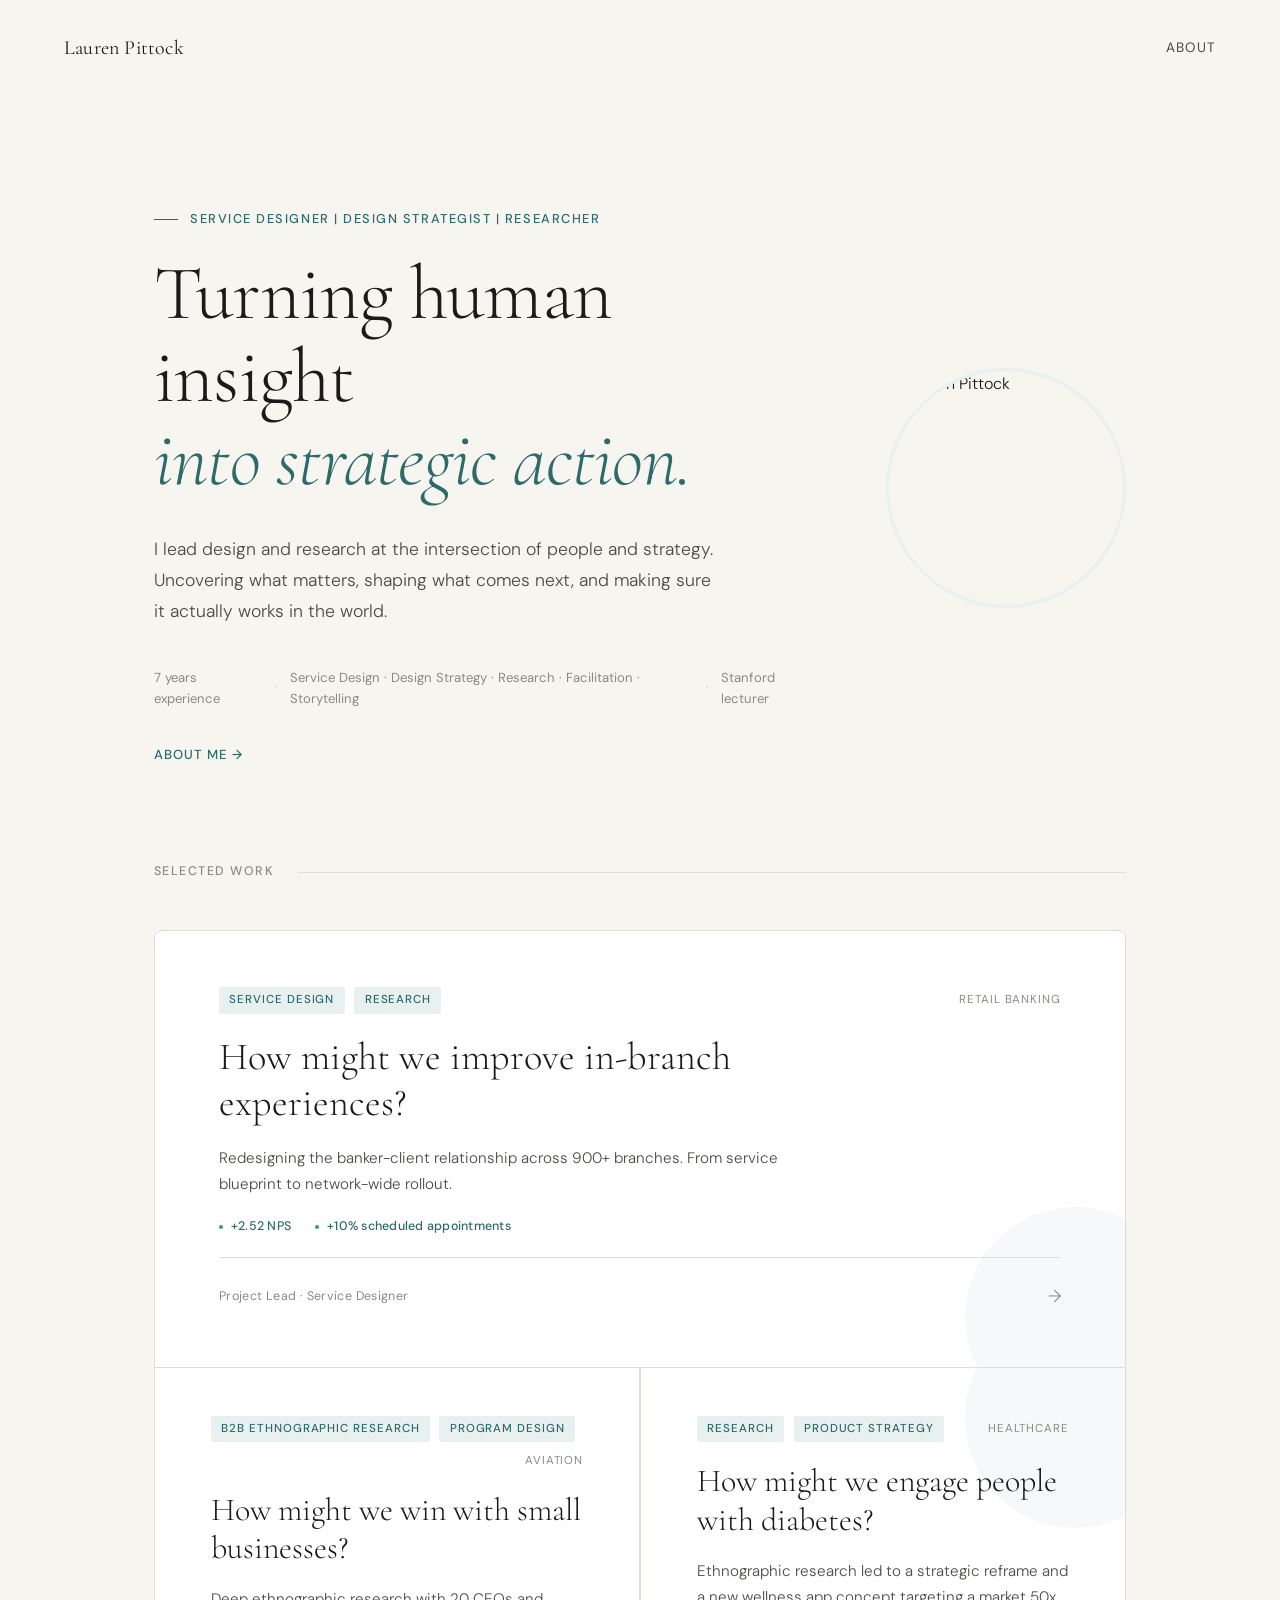
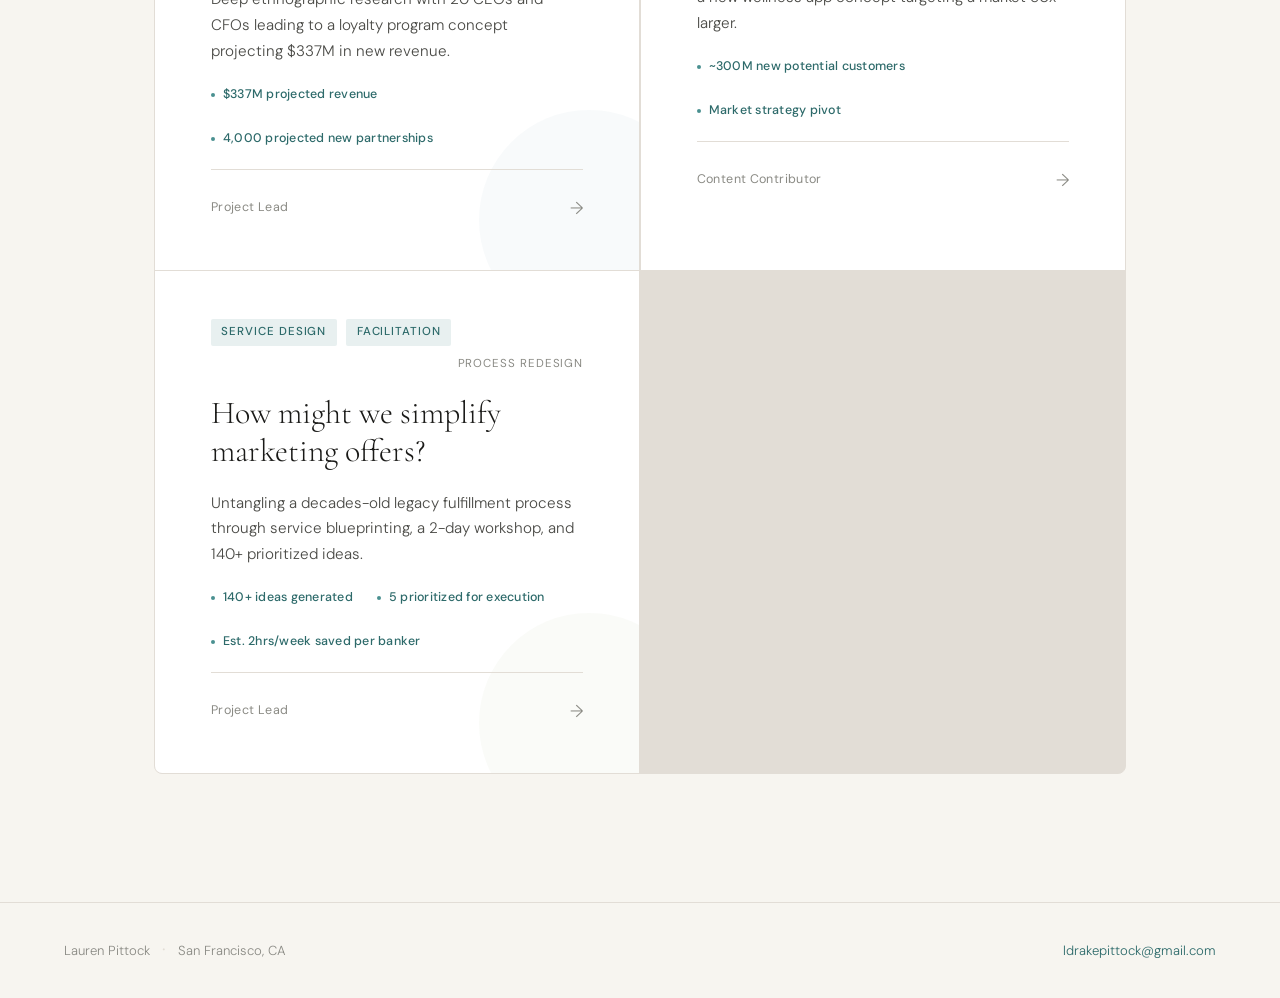
==== index.html @ c1e3ffc4 "Add files via upload" ====
<!DOCTYPE html>
<html lang="en">
<head>
  <meta charset="UTF-8" />
  <meta name="viewport" content="width=device-width, initial-scale=1.0" />
  <title>Lauren Pittock — Service Designer & Researcher</title>
  <link rel="stylesheet" href="style.css" />
  <link rel="preconnect" href="https://fonts.googleapis.com">
  <link rel="preconnect" href="https://fonts.gstatic.com" crossorigin>
  <link href="https://fonts.googleapis.com/css2?family=Cormorant+Garamond:ital,wght@0,300;0,400;0,600;1,300;1,400&family=DM+Sans:wght@300;400;500&display=swap" rel="stylesheet">
</head>
<body>

  <nav>
    <a href="index.html" class="nav-name">Lauren Pittock</a>
    <div class="nav-links">
      <a href="about.html">About</a>
    </div>
  </nav>

  <section class="hero">
    <div class="hero-inner">
      <div class="hero-text">
        <div class="hero-label">Service Designer | Design Strategist | Researcher</div>
        <h1 class="hero-title">Turning human insight<br><em>into strategic action.</em></h1>
        <p class="hero-sub">I lead design and research at the intersection of people and strategy. Uncovering what matters, shaping what comes next, and making sure it actually works in the world.</p>
        <div class="hero-meta">
          <span>7 years experience</span>
          <span class="dot">·</span>
          <span>Service Design · Design Strategy · Research · Facilitation · Storytelling</span>
          <span class="dot">·</span>
          <span>Stanford lecturer</span>
        </div>
        <div style="margin-top: 2rem;">
          <a href="about.html" style="font-size: 0.82rem; font-weight: 500; letter-spacing: 0.08em; text-transform: uppercase; color: var(--teal); display: inline-flex; align-items: center; gap: 0.5rem;">About me →</a>
        </div>
      </div>
      <div class="hero-photo-wrap">
        <img src="headshot.jpg" alt="Lauren Pittock" class="hero-photo" />
      </div>
    </div>
  </section>

  <section class="work">
    <div class="work-header">
      <span class="section-label">Selected Work</span>
    </div>

    <div class="case-grid">

      <a href="gate.html?case=keybank-inbranch" class="case-card">
        <div class="case-card-inner">
          <div class="case-meta">
            <span class="case-tag">Service Design</span>
            <span class="case-tag">Research</span>
            <span class="case-industry">Retail Banking</span>
          </div>
          <h2 class="case-question">How might we improve in-branch experiences?</h2>
          <p class="case-desc">Redesigning the banker-client relationship across 900+ branches. From service blueprint to network-wide rollout.</p>
          <div class="case-outcome">
            <span class="outcome-stat">+2.52 NPS</span>
            <span class="outcome-stat">+10% scheduled appointments</span>
          </div>
          <div class="case-footer">
            <span class="case-role">Project Lead · Service Designer</span>
            <span class="case-arrow">→</span>
          </div>
        </div>
        <div class="case-bg bg-1"></div>
      </a>

      <a href="gate.html?case=united-smb" class="case-card">
        <div class="case-card-inner">
          <div class="case-meta">
            <span class="case-tag">B2B Ethnographic Research</span>
            <span class="case-tag">Program Design</span>
            <span class="case-industry">Aviation</span>
          </div>
          <h2 class="case-question">How might we win with small businesses?</h2>
          <p class="case-desc">Deep ethnographic research with 20 CEOs and CFOs leading to a loyalty program concept projecting $337M in new revenue.</p>
          <div class="case-outcome">
            <span class="outcome-stat">$337M projected revenue</span>
            <span class="outcome-stat">4,000 projected new partnerships</span>
          </div>
          <div class="case-footer">
            <span class="case-role">Project Lead</span>
            <span class="case-arrow">→</span>
          </div>
        </div>
        <div class="case-bg bg-2"></div>
      </a>

      <a href="gate.html?case=diabetes-app" class="case-card">
        <div class="case-card-inner">
          <div class="case-meta">
            <span class="case-tag">Research</span>
            <span class="case-tag">Product Strategy</span>
            <span class="case-industry">Healthcare</span>
          </div>
          <h2 class="case-question">How might we engage people with diabetes?</h2>
          <p class="case-desc">Ethnographic research led to a strategic reframe and a new wellness app concept targeting a market 50x larger.</p>
          <div class="case-outcome">
            <span class="outcome-stat">~300M new potential customers</span>
            <span class="outcome-stat">Market strategy pivot</span>
          </div>
          <div class="case-footer">
            <span class="case-role">Content Contributor</span>
            <span class="case-arrow">→</span>
          </div>
        </div>
        <div class="case-bg bg-3"></div>
      </a>

      <a href="gate.html?case=marketing-offers" class="case-card">
        <div class="case-card-inner">
          <div class="case-meta">
            <span class="case-tag">Service Design</span>
            <span class="case-tag">Facilitation</span>
            <span class="case-industry">Process Redesign</span>
          </div>
          <h2 class="case-question">How might we simplify marketing offers?</h2>
          <p class="case-desc">Untangling a decades-old legacy fulfillment process through service blueprinting, a 2-day workshop, and 140+ prioritized ideas.</p>
          <div class="case-outcome">
            <span class="outcome-stat">140+ ideas generated</span>
            <span class="outcome-stat">5 prioritized for execution</span>
            <span class="outcome-stat">Est. 2hrs/week saved per banker</span>
          </div>
          <div class="case-footer">
            <span class="case-role">Project Lead</span>
            <span class="case-arrow">→</span>
          </div>
        </div>
        <div class="case-bg bg-4"></div>
      </a>

    </div>
  </section>

  <footer>
    <div class="footer-left">
      <span>Lauren Pittock</span>
      <span class="dot">·</span>
      <span>San Francisco, CA</span>
    </div>
    <div class="footer-right">
      <a href="mailto:ldrakepittock@gmail.com">ldrakepittock@gmail.com</a>
    </div>
  </footer>

  <script>
    const nav = document.querySelector('nav');
    window.addEventListener('scroll', () => {
      nav.classList.toggle('scrolled', window.scrollY > 20);
    });
  </script>

</body>
</html>
---- style.css ----
/* ===========================
   LAUREN PITTOCK PORTFOLIO
   Editorial Minimalism
   =========================== */

:root {
  --cream: #f7f5f0;
  --white: #ffffff;
  --ink: #1a1a18;
  --ink-light: #4a4a46;
  --ink-muted: #8a8a84;
  --teal: #2d6a6a;
  --teal-light: #e8f0f0;
  --teal-mid: #4a9090;
  --warm-line: #e2ddd6;
  --serif: 'Cormorant Garamond', Georgia, serif;
  --sans: 'DM Sans', system-ui, sans-serif;
  --radius: 4px;
  --transition: 0.3s cubic-bezier(0.4, 0, 0.2, 1);
}

*, *::before, *::after {
  box-sizing: border-box;
  margin: 0;
  padding: 0;
}

html {
  font-size: 16px;
  scroll-behavior: smooth;
}

body {
  background: var(--cream);
  color: var(--ink);
  font-family: var(--sans);
  font-weight: 300;
  line-height: 1.6;
  -webkit-font-smoothing: antialiased;
}

a {
  color: inherit;
  text-decoration: none;
}

/* ===========================
   NAV
   =========================== */

nav {
  display: flex;
  justify-content: space-between;
  align-items: center;
  padding: 2rem 4rem;
  position: sticky;
  top: 0;
  background: var(--cream);
  z-index: 100;
  border-bottom: 1px solid transparent;
  transition: border-color var(--transition);
}

nav.scrolled {
  border-bottom-color: var(--warm-line);
}

.nav-name {
  font-family: var(--serif);
  font-size: 1.25rem;
  font-weight: 400;
  letter-spacing: 0.01em;
  color: var(--ink);
  transition: color var(--transition);
}

.nav-name:hover {
  color: var(--teal);
}

.nav-links {
  display: flex;
  gap: 2.5rem;
  align-items: center;
}

.nav-links a {
  font-size: 0.85rem;
  font-weight: 400;
  letter-spacing: 0.08em;
  text-transform: uppercase;
  color: var(--ink-light);
  transition: color var(--transition);
  position: relative;
}

.nav-links a::after {
  content: '';
  position: absolute;
  bottom: -2px;
  left: 0;
  width: 0;
  height: 1px;
  background: var(--teal);
  transition: width var(--transition);
}

.nav-links a:hover {
  color: var(--teal);
}

.nav-links a:hover::after {
  width: 100%;
}

/* ===========================
   HERO
   =========================== */

.hero {
  max-width: 1100px;
  margin: 0 auto;
  padding: 7rem 4rem 6rem;
}

.hero-label {
  font-size: 0.8rem;
  font-weight: 500;
  letter-spacing: 0.12em;
  text-transform: uppercase;
  color: var(--teal);
  margin-bottom: 1.5rem;
  display: flex;
  align-items: center;
  gap: 0.75rem;
}

.hero-label::before {
  content: '';
  display: inline-block;
  width: 24px;
  height: 1px;
  background: var(--teal);
}

.hero-title {
  font-family: var(--serif);
  font-size: clamp(3rem, 6vw, 5.5rem);
  font-weight: 300;
  line-height: 1.08;
  letter-spacing: -0.01em;
  color: var(--ink);
  margin-bottom: 2rem;
  max-width: 800px;
}

.hero-title em {
  font-style: italic;
  color: var(--teal);
}

.hero-sub {
  font-size: 1.1rem;
  font-weight: 300;
  color: var(--ink-light);
  max-width: 560px;
  line-height: 1.75;
  margin-bottom: 2.5rem;
}

.hero-meta {
  display: flex;
  align-items: center;
  gap: 0.75rem;
  font-size: 0.82rem;
  color: var(--ink-muted);
  font-weight: 400;
}

.dot {
  color: var(--warm-line);
  font-size: 1.2rem;
}

/* ===========================
   WORK SECTION
   =========================== */

.work {
  max-width: 1100px;
  margin: 0 auto;
  padding: 0 4rem 8rem;
}

.work-header {
  display: flex;
  align-items: center;
  margin-bottom: 3rem;
  gap: 1.5rem;
}

.section-label {
  font-size: 0.78rem;
  font-weight: 500;
  letter-spacing: 0.12em;
  text-transform: uppercase;
  color: var(--ink-muted);
}

.work-header::after {
  content: '';
  flex: 1;
  height: 1px;
  background: var(--warm-line);
}

/* ===========================
   CASE STUDY GRID
   =========================== */

.case-grid {
  display: grid;
  grid-template-columns: 1fr 1fr;
  gap: 1.5px;
  background: var(--warm-line);
  border: 1.5px solid var(--warm-line);
  border-radius: 8px;
  overflow: hidden;
}

/* First card spans full width */
.case-card:first-child {
  grid-column: 1 / -1;
}

.case-card {
  position: relative;
  background: var(--white);
  display: block;
  overflow: hidden;
  cursor: pointer;
  transition: background var(--transition);
}

.case-card:hover {
  background: var(--cream);
}

.case-card-inner {
  position: relative;
  z-index: 2;
  padding: 3rem 3.5rem;
  display: flex;
  flex-direction: column;
  gap: 1.25rem;
  min-height: 280px;
}

.case-card:first-child .case-card-inner {
  min-height: 320px;
  padding: 3.5rem 4rem;
}

.case-meta {
  display: flex;
  align-items: center;
  gap: 0.6rem;
  flex-wrap: wrap;
}

.case-tag {
  font-size: 0.72rem;
  font-weight: 500;
  letter-spacing: 0.08em;
  text-transform: uppercase;
  color: var(--teal);
  background: var(--teal-light);
  padding: 0.25rem 0.65rem;
  border-radius: 2px;
}

.case-industry {
  font-size: 0.72rem;
  font-weight: 400;
  letter-spacing: 0.08em;
  text-transform: uppercase;
  color: var(--ink-muted);
  margin-left: auto;
}

.case-question {
  font-family: var(--serif);
  font-size: clamp(1.5rem, 2.5vw, 2.1rem);
  font-weight: 300;
  line-height: 1.2;
  color: var(--ink);
  max-width: 680px;
  transition: color var(--transition);
}

.case-card:hover .case-question {
  color: var(--teal);
}

.case-card:first-child .case-question {
  font-size: clamp(1.8rem, 3vw, 2.6rem);
}

.case-desc {
  font-size: 0.95rem;
  color: var(--ink-light);
  line-height: 1.7;
  max-width: 560px;
}

.case-outcome {
  display: flex;
  gap: 1.5rem;
  flex-wrap: wrap;
  margin-top: auto;
}

.outcome-stat {
  font-size: 0.78rem;
  font-weight: 500;
  color: var(--teal);
  letter-spacing: 0.02em;
  position: relative;
  padding-left: 0.75rem;
}

.outcome-stat::before {
  content: '';
  position: absolute;
  left: 0;
  top: 50%;
  transform: translateY(-50%);
  width: 4px;
  height: 4px;
  background: var(--teal-mid);
  border-radius: 50%;
}

.case-footer {
  display: flex;
  justify-content: space-between;
  align-items: center;
  padding-top: 1.5rem;
  border-top: 1px solid var(--warm-line);
}

.case-role {
  font-size: 0.78rem;
  color: var(--ink-muted);
  font-weight: 400;
  letter-spacing: 0.03em;
}

.case-arrow {
  font-size: 1.1rem;
  color: var(--ink-muted);
  transition: transform var(--transition), color var(--transition);
}

.case-card:hover .case-arrow {
  transform: translateX(5px);
  color: var(--teal);
}

/* Subtle tinted bg shapes per card */
.case-bg {
  position: absolute;
  bottom: -60px;
  right: -60px;
  width: 220px;
  height: 220px;
  border-radius: 50%;
  opacity: 0.04;
  z-index: 1;
  transition: opacity var(--transition), transform var(--transition);
}

.case-card:hover .case-bg {
  opacity: 0.07;
  transform: scale(1.1);
}

.bg-1 { background: var(--teal); }
.bg-2 { background: #4a7a9b; }
.bg-3 { background: var(--teal); bottom: auto; top: -60px; }
.bg-4 { background: #7a9b4a; }
.bg-5 { background: #9b6a4a; }

/* ===========================
   FOOTER
   =========================== */

footer {
  display: flex;
  justify-content: space-between;
  align-items: center;
  padding: 2rem 4rem;
  border-top: 1px solid var(--warm-line);
  font-size: 0.82rem;
  color: var(--ink-muted);
}

footer a {
  color: var(--teal);
  transition: opacity var(--transition);
}

footer a:hover {
  opacity: 0.7;
}

.footer-left {
  display: flex;
  align-items: center;
  gap: 0.75rem;
}

/* ===========================
   PASSWORD GATE PAGE
   =========================== */

.gate-body {
  min-height: 100vh;
  display: flex;
  flex-direction: column;
  align-items: center;
  justify-content: center;
  background: var(--cream);
  padding: 2rem;
}

.gate-container {
  max-width: 440px;
  width: 100%;
  text-align: center;
}

.gate-back {
  display: inline-flex;
  align-items: center;
  gap: 0.5rem;
  font-size: 0.8rem;
  letter-spacing: 0.08em;
  text-transform: uppercase;
  color: var(--ink-muted);
  margin-bottom: 3rem;
  transition: color var(--transition);
}

.gate-back:hover {
  color: var(--teal);
}

.gate-lock {
  width: 48px;
  height: 48px;
  border: 1.5px solid var(--warm-line);
  border-radius: 50%;
  display: flex;
  align-items: center;
  justify-content: center;
  margin: 0 auto 2rem;
  color: var(--teal);
}

.gate-title {
  font-family: var(--serif);
  font-size: 2.5rem;
  font-weight: 300;
  line-height: 1.2;
  color: var(--ink);
  margin-bottom: 0.75rem;
}

.gate-subtitle {
  font-size: 0.9rem;
  color: var(--ink-muted);
  margin-bottom: 2.5rem;
  line-height: 1.6;
}

.gate-form {
  display: flex;
  flex-direction: column;
  gap: 1rem;
}

.gate-input {
  width: 100%;
  padding: 1rem 1.25rem;
  font-family: var(--sans);
  font-size: 1rem;
  font-weight: 300;
  background: var(--white);
  border: 1.5px solid var(--warm-line);
  border-radius: var(--radius);
  color: var(--ink);
  outline: none;
  transition: border-color var(--transition);
  text-align: center;
  letter-spacing: 0.1em;
}

.gate-input:focus {
  border-color: var(--teal);
}

.gate-input::placeholder {
  color: var(--ink-muted);
  letter-spacing: 0.05em;
}

.gate-btn {
  width: 100%;
  padding: 1rem;
  background: var(--teal);
  color: var(--white);
  border: none;
  border-radius: var(--radius);
  font-family: var(--sans);
  font-size: 0.82rem;
  font-weight: 500;
  letter-spacing: 0.1em;
  text-transform: uppercase;
  cursor: pointer;
  transition: background var(--transition), transform var(--transition);
}

.gate-btn:hover {
  background: #245858;
  transform: translateY(-1px);
}

.gate-btn:active {
  transform: translateY(0);
}

.gate-error {
  font-size: 0.82rem;
  color: #c0392b;
  opacity: 0;
  transition: opacity var(--transition);
  margin-top: -0.25rem;
}

.gate-error.visible {
  opacity: 1;
}

/* ===========================
   CASE STUDY PAGE
   =========================== */

.case-body {
  background: var(--cream);
  min-height: 100vh;
}

.case-hero {
  max-width: 1100px;
  margin: 0 auto;
  padding: 5rem 4rem 4rem;
  border-bottom: 1px solid var(--warm-line);
}

.case-hero-back {
  display: inline-flex;
  align-items: center;
  gap: 0.5rem;
  font-size: 0.78rem;
  letter-spacing: 0.08em;
  text-transform: uppercase;
  color: var(--ink-muted);
  margin-bottom: 3rem;
  transition: color var(--transition);
}

.case-hero-back:hover {
  color: var(--teal);
}

.case-hero-meta {
  display: flex;
  gap: 0.6rem;
  margin-bottom: 1.5rem;
  flex-wrap: wrap;
  align-items: center;
}

.case-hero-title {
  font-family: var(--serif);
  font-size: clamp(2.5rem, 5vw, 4rem);
  font-weight: 300;
  line-height: 1.1;
  color: var(--ink);
  max-width: 820px;
  margin-bottom: 2rem;
}

.case-hero-summary {
  font-size: 1.05rem;
  color: var(--ink-light);
  max-width: 620px;
  line-height: 1.8;
  margin-bottom: 2.5rem;
}

.case-hero-stats {
  display: flex;
  gap: 3rem;
  flex-wrap: wrap;
}

.stat-item {
  display: flex;
  flex-direction: column;
  gap: 0.3rem;
}

.stat-value {
  font-family: var(--serif);
  font-size: 2rem;
  font-weight: 300;
  color: var(--teal);
  line-height: 1;
}

.stat-label {
  font-size: 0.75rem;
  letter-spacing: 0.08em;
  text-transform: uppercase;
  color: var(--ink-muted);
}

.case-content {
  max-width: 1100px;
  margin: 0 auto;
  padding: 4rem 4rem 8rem;
}

.case-section {
  margin-bottom: 5rem;
}

.case-section-label {
  font-size: 0.75rem;
  font-weight: 500;
  letter-spacing: 0.12em;
  text-transform: uppercase;
  color: var(--teal);
  margin-bottom: 2rem;
  display: flex;
  align-items: center;
  gap: 1rem;
}

.case-section-label::after {
  content: '';
  flex: 1;
  height: 1px;
  background: var(--warm-line);
  max-width: 200px;
}

.case-section h3 {
  font-family: var(--serif);
  font-size: clamp(1.6rem, 2.5vw, 2.2rem);
  font-weight: 300;
  line-height: 1.25;
  color: var(--ink);
  margin-bottom: 1.25rem;
}

.case-section p {
  font-size: 1rem;
  color: var(--ink-light);
  line-height: 1.85;
  max-width: 680px;
  margin-bottom: 1rem;
}

.case-section p:last-child {
  margin-bottom: 0;
}

.insight-block {
  background: var(--white);
  border: 1px solid var(--warm-line);
  border-left: 3px solid var(--teal);
  padding: 1.5rem 2rem;
  border-radius: 0 var(--radius) var(--radius) 0;
  margin: 2rem 0;
}

.insight-block p {
  font-family: var(--serif);
  font-size: 1.2rem;
  font-style: italic;
  color: var(--ink);
  line-height: 1.6;
  margin: 0;
}

.process-steps {
  display: grid;
  grid-template-columns: repeat(auto-fit, minmax(200px, 1fr));
  gap: 1px;
  background: var(--warm-line);
  border: 1px solid var(--warm-line);
  border-radius: var(--radius);
  overflow: hidden;
  margin: 2rem 0;
}

.process-step {
  background: var(--white);
  padding: 1.5rem;
  display: flex;
  flex-direction: column;
  gap: 0.5rem;
}

.step-num {
  font-family: var(--serif);
  font-size: 2rem;
  font-weight: 300;
  color: var(--warm-line);
  line-height: 1;
}

.step-title {
  font-size: 0.85rem;
  font-weight: 500;
  color: var(--ink);
  letter-spacing: 0.03em;
}

.step-desc {
  font-size: 0.82rem;
  color: var(--ink-muted);
  line-height: 1.6;
}

.outcome-grid {
  display: grid;
  grid-template-columns: repeat(auto-fit, minmax(200px, 1fr));
  gap: 1.5rem;
  margin: 2rem 0;
}

.outcome-card {
  background: var(--white);
  border: 1px solid var(--warm-line);
  padding: 2rem;
  border-radius: var(--radius);
}

.outcome-card .stat-value {
  font-size: 2.5rem;
  margin-bottom: 0.5rem;
}

.outcome-card .stat-label {
  line-height: 1.4;
}

.role-pill {
  display: inline-block;
  background: var(--white);
  border: 1px solid var(--warm-line);
  padding: 0.4rem 1rem;
  border-radius: 20px;
  font-size: 0.78rem;
  color: var(--ink-light);
  letter-spacing: 0.03em;
}

/* Placeholder image blocks */
.img-placeholder {
  width: 100%;
  height: 260px;
  background: var(--white);
  border: 1px solid var(--warm-line);
  border-radius: var(--radius);
  display: flex;
  flex-direction: column;
  align-items: center;
  justify-content: center;
  gap: 0.75rem;
  margin: 2rem 0;
  color: var(--ink-muted);
}

.img-placeholder-icon {
  width: 40px;
  height: 40px;
  border: 1.5px dashed var(--warm-line);
  border-radius: var(--radius);
  display: flex;
  align-items: center;
  justify-content: center;
}

.img-placeholder-text {
  font-size: 0.78rem;
  letter-spacing: 0.05em;
  text-transform: uppercase;
}

/* Next case study nav */
.case-nav {
  border-top: 1px solid var(--warm-line);
  padding: 3rem 4rem;
  max-width: 1100px;
  margin: 0 auto;
  display: flex;
  justify-content: space-between;
  align-items: center;
}

.case-nav-label {
  font-size: 0.75rem;
  letter-spacing: 0.08em;
  text-transform: uppercase;
  color: var(--ink-muted);
  margin-bottom: 0.5rem;
}

.case-nav-title {
  font-family: var(--serif);
  font-size: 1.4rem;
  font-weight: 300;
  color: var(--ink);
  transition: color var(--transition);
}

.case-nav a:hover .case-nav-title {
  color: var(--teal);
}

/* ===========================
   HOMEPAGE HERO WITH PHOTO
   =========================== */

.hero-inner {
  display: flex;
  align-items: center;
  justify-content: space-between;
  gap: 4rem;
}

.hero-text {
  flex: 1;
}

.hero-photo-wrap {
  flex-shrink: 0;
}

.hero-photo {
  width: 240px;
  height: 240px;
  border-radius: 50%;
  object-fit: cover;
  object-position: center 20%;
  border: 3px solid var(--teal-light);
  display: block;
}

@media (max-width: 768px) {
  .hero-inner {
    flex-direction: column-reverse;
    gap: 2rem;
  }
  .hero-photo {
    width: 140px;
    height: 140px;
  }
}

/* ===========================
   ABOUT PAGE
   =========================== */

.nav-active {
  color: var(--teal) !important;
}

.about-hero {
  max-width: 1100px;
  margin: 0 auto;
  padding: 5rem 4rem 4rem;
  border-bottom: 1px solid var(--warm-line);
}

.about-hero-inner {
  display: flex;
  align-items: center;
  justify-content: space-between;
  gap: 4rem;
}

.about-hero-text {
  flex: 1;
}

.about-title {
  font-family: var(--serif);
  font-size: clamp(2.5rem, 4vw, 3.8rem);
  font-weight: 300;
  line-height: 1.1;
  color: var(--ink);
  margin-bottom: 1.25rem;
  max-width: 580px;
}

.about-lead {
  font-size: 1rem;
  color: var(--ink-light);
  line-height: 1.7;
  max-width: 480px;
}

.about-photo-wrap {
  flex-shrink: 0;
}

.about-photo {
  width: 220px;
  height: 220px;
  border-radius: 50%;
  object-fit: cover;
  object-position: center 20%;
  border: 3px solid var(--teal-light);
  display: block;
}

.about-facilitation-wrap {
  flex-shrink: 0;
  width: 420px;
}

.about-facilitation-img {
  width: 100%;
  height: 320px;
  object-fit: cover;
  object-position: center 30%;
  border-radius: 8px;
  display: block;
}

.resume-btn {
  display: inline-flex;
  align-items: center;
  gap: 0.5rem;
  margin-top: 2rem;
  font-size: 0.82rem;
  font-weight: 500;
  letter-spacing: 0.08em;
  text-transform: uppercase;
  color: var(--white);
  background: var(--teal);
  padding: 0.75rem 1.5rem;
  border-radius: var(--radius);
  transition: background var(--transition);
}

.resume-btn:hover {
  background: #245858;
}

.skills-list {
  display: flex;
  flex-direction: column;
  margin-top: 0.5rem;
}

.skills-list-row {
  display: grid;
  grid-template-columns: 140px 1fr;
  gap: 1.5rem;
  padding: 1.25rem 0;
  border-bottom: 1px solid var(--warm-line);
  align-items: baseline;
}

.skills-list-row:first-child {
  border-top: 1px solid var(--warm-line);
}

.skills-list-phase {
  font-size: 0.75rem;
  font-weight: 500;
  letter-spacing: 0.1em;
  text-transform: uppercase;
  color: var(--teal);
  flex-shrink: 0;
}

.skills-list-items {
  font-size: 0.9rem;
  color: var(--ink-light);
  line-height: 1.7;
  font-weight: 300;
}

.about-section {
  max-width: 1100px;
  margin: 0 auto;
  padding: 3rem 4rem;
}

.about-content {
  max-width: 760px;
}

.about-body p {
  font-size: 1.05rem;
  color: var(--ink-light);
  line-height: 1.85;
  margin-bottom: 1.25rem;
  max-width: 680px;
}

.about-body p:last-child {
  margin-bottom: 0;
}

.about-divider {
  max-width: 1100px;
  margin: 0 auto;
  border-top: none;
}

.experience-list {
  display: flex;
  flex-direction: column;
  margin-top: 0.5rem;
}

.experience-item {
  display: flex;
  justify-content: space-between;
  align-items: baseline;
  padding: 1.25rem 0;
  border-bottom: 1px solid var(--warm-line);
  gap: 2rem;
}

.experience-item:first-child {
  border-top: 1px solid var(--warm-line);
}

.exp-left {
  display: flex;
  align-items: baseline;
  gap: 0.75rem;
  flex: 1;
}

.exp-company {
  font-size: 0.95rem;
  font-weight: 500;
  color: var(--ink);
}

.exp-via {
  font-size: 0.8rem;
  color: var(--ink-muted);
}

.exp-right {
  display: flex;
  flex-direction: column;
  align-items: flex-end;
  gap: 0.2rem;
}

.exp-role {
  font-size: 0.9rem;
  color: var(--ink-light);
}

.exp-date {
  font-size: 0.78rem;
  color: var(--ink-muted);
}

.quotes-grid {
  display: grid;
  grid-template-columns: 1fr;
  gap: 1.5rem;
  margin-top: 0.5rem;
}

.quote-card {
  background: var(--white);
  border: 1px solid var(--warm-line);
  border-left: 3px solid var(--teal);
  border-radius: 0 var(--radius) var(--radius) 0;
  padding: 2rem;
  display: flex;
  flex-direction: column;
  gap: 1.25rem;
}

.quote-placeholder {
  border-left-color: var(--warm-line);
  opacity: 0.5;
}

.quote-text {
  font-family: var(--serif);
  font-size: 1.05rem;
  font-style: italic;
  color: var(--ink);
  line-height: 1.7;
  flex: 1;
}

.quote-placeholder-text {
  font-size: 0.85rem;
  font-style: normal;
  color: var(--ink-muted);
}

.quote-attr {
  display: flex;
  flex-direction: column;
  gap: 0.2rem;
  padding-top: 1rem;
  border-top: 1px solid var(--warm-line);
}

.quote-name {
  font-size: 0.85rem;
  font-weight: 500;
  color: var(--ink);
}

.quote-role {
  font-size: 0.78rem;
  color: var(--ink-muted);
}

.skills-grid {
  display: flex;
  flex-direction: column;
  gap: 0;
  margin-top: 0.5rem;
}

.skills-phase {
  display: grid;
  grid-template-columns: 160px 1fr;
  gap: 1rem;
  align-items: start;
  padding: 1.5rem 0;
  border-bottom: 1px solid var(--warm-line);
}

.skills-phase:first-child {
  border-top: 1px solid var(--warm-line);
}

.skills-phase-label {
  font-size: 0.75rem;
  font-weight: 500;
  letter-spacing: 0.1em;
  text-transform: uppercase;
  color: var(--teal);
  padding-top: 0.3rem;
}

.skills-tags {
  display: flex;
  flex-wrap: wrap;
  gap: 0.5rem;
}

.skill-tag {
  font-size: 0.8rem;
  color: var(--ink-light);
  background: var(--white);
  border: 1px solid var(--warm-line);
  padding: 0.3rem 0.75rem;
  border-radius: 20px;
  font-weight: 300;
}

.tools-section {
  display: grid;
  grid-template-columns: 160px 1fr;
  gap: 1rem;
  align-items: start;
  padding: 1.5rem 0;
  border-top: 1px solid var(--warm-line);
  margin-top: 0.5rem;
}

.resume-link {
  font-size: 0.82rem;
  font-weight: 500;
  letter-spacing: 0.08em;
  text-transform: uppercase;
  color: var(--teal);
  display: inline-flex;
  align-items: center;
  gap: 0.5rem;
  transition: opacity var(--transition);
}

.resume-link:hover {
  opacity: 0.7;
}

@media (max-width: 768px) {
  .skills-phase {
    grid-template-columns: 1fr;
    gap: 0.5rem;
  }
  .tools-section {
    grid-template-columns: 1fr;
    gap: 0.5rem;
  }
}

.about-cta {
  background: var(--teal);
  padding: 5rem 4rem;
  text-align: center;
}

.cta-title {
  font-family: var(--serif);
  font-size: clamp(2rem, 3vw, 2.8rem);
  font-weight: 300;
  color: var(--white);
  margin-bottom: 2rem;
}

.cta-btn {
  display: inline-block;
  padding: 0.9rem 2.5rem;
  background: transparent;
  border: 1.5px solid rgba(255,255,255,0.6);
  color: var(--white);
  font-family: var(--sans);
  font-size: 0.82rem;
  font-weight: 500;
  letter-spacing: 0.1em;
  text-transform: uppercase;
  border-radius: var(--radius);
  transition: background var(--transition), border-color var(--transition);
}

.cta-btn:hover {
  background: rgba(255,255,255,0.15);
  border-color: white;
}

@media (max-width: 768px) {
  .about-hero {
    padding: 3rem 1.5rem 2.5rem;
  }
  .about-hero-inner {
    flex-direction: column-reverse;
    gap: 2rem;
  }
  .about-photo {
    width: 140px;
    height: 140px;
  }
  .about-section {
    padding: 2.5rem 1.5rem;
  }
  .quotes-grid {
    grid-template-columns: 1fr;
  }
  .experience-item {
    flex-direction: column;
    gap: 0.25rem;
  }
  .exp-right {
    align-items: flex-start;
  }
  .about-cta {
    padding: 3rem 1.5rem;
  }
}

/* ===========================
   SCROLL ANIMATIONS
   =========================== */

@keyframes fadeUp {
  from {
    opacity: 0;
    transform: translateY(24px);
  }
  to {
    opacity: 1;
    transform: translateY(0);
  }
}

.hero-label { animation: fadeUp 0.6s ease both; animation-delay: 0.1s; }
.hero-title { animation: fadeUp 0.6s ease both; animation-delay: 0.2s; }
.hero-sub { animation: fadeUp 0.6s ease both; animation-delay: 0.3s; }
.hero-meta { animation: fadeUp 0.6s ease both; animation-delay: 0.4s; }
.work { animation: fadeUp 0.6s ease both; animation-delay: 0.5s; }

/* ===========================
   RESPONSIVE
   =========================== */

@media (max-width: 768px) {
  nav {
    padding: 1.5rem 1.5rem;
  }

  .hero {
    padding: 4rem 1.5rem 3rem;
  }

  .work {
    padding: 0 1.5rem 5rem;
  }

  .case-grid {
    grid-template-columns: 1fr;
  }

  .case-card:first-child {
    grid-column: 1;
  }

  .case-card-inner {
    padding: 2rem 1.75rem;
    min-height: auto;
  }

  .case-card:first-child .case-card-inner {
    padding: 2rem 1.75rem;
    min-height: auto;
  }

  footer {
    flex-direction: column;
    gap: 0.75rem;
    text-align: center;
    padding: 2rem 1.5rem;
  }

  .case-hero {
    padding: 3rem 1.5rem 2.5rem;
  }

  .case-content {
    padding: 2.5rem 1.5rem 5rem;
  }

  .case-hero-stats {
    gap: 2rem;
  }

  .case-nav {
    flex-direction: column;
    gap: 2rem;
    padding: 2rem 1.5rem;
  }
}
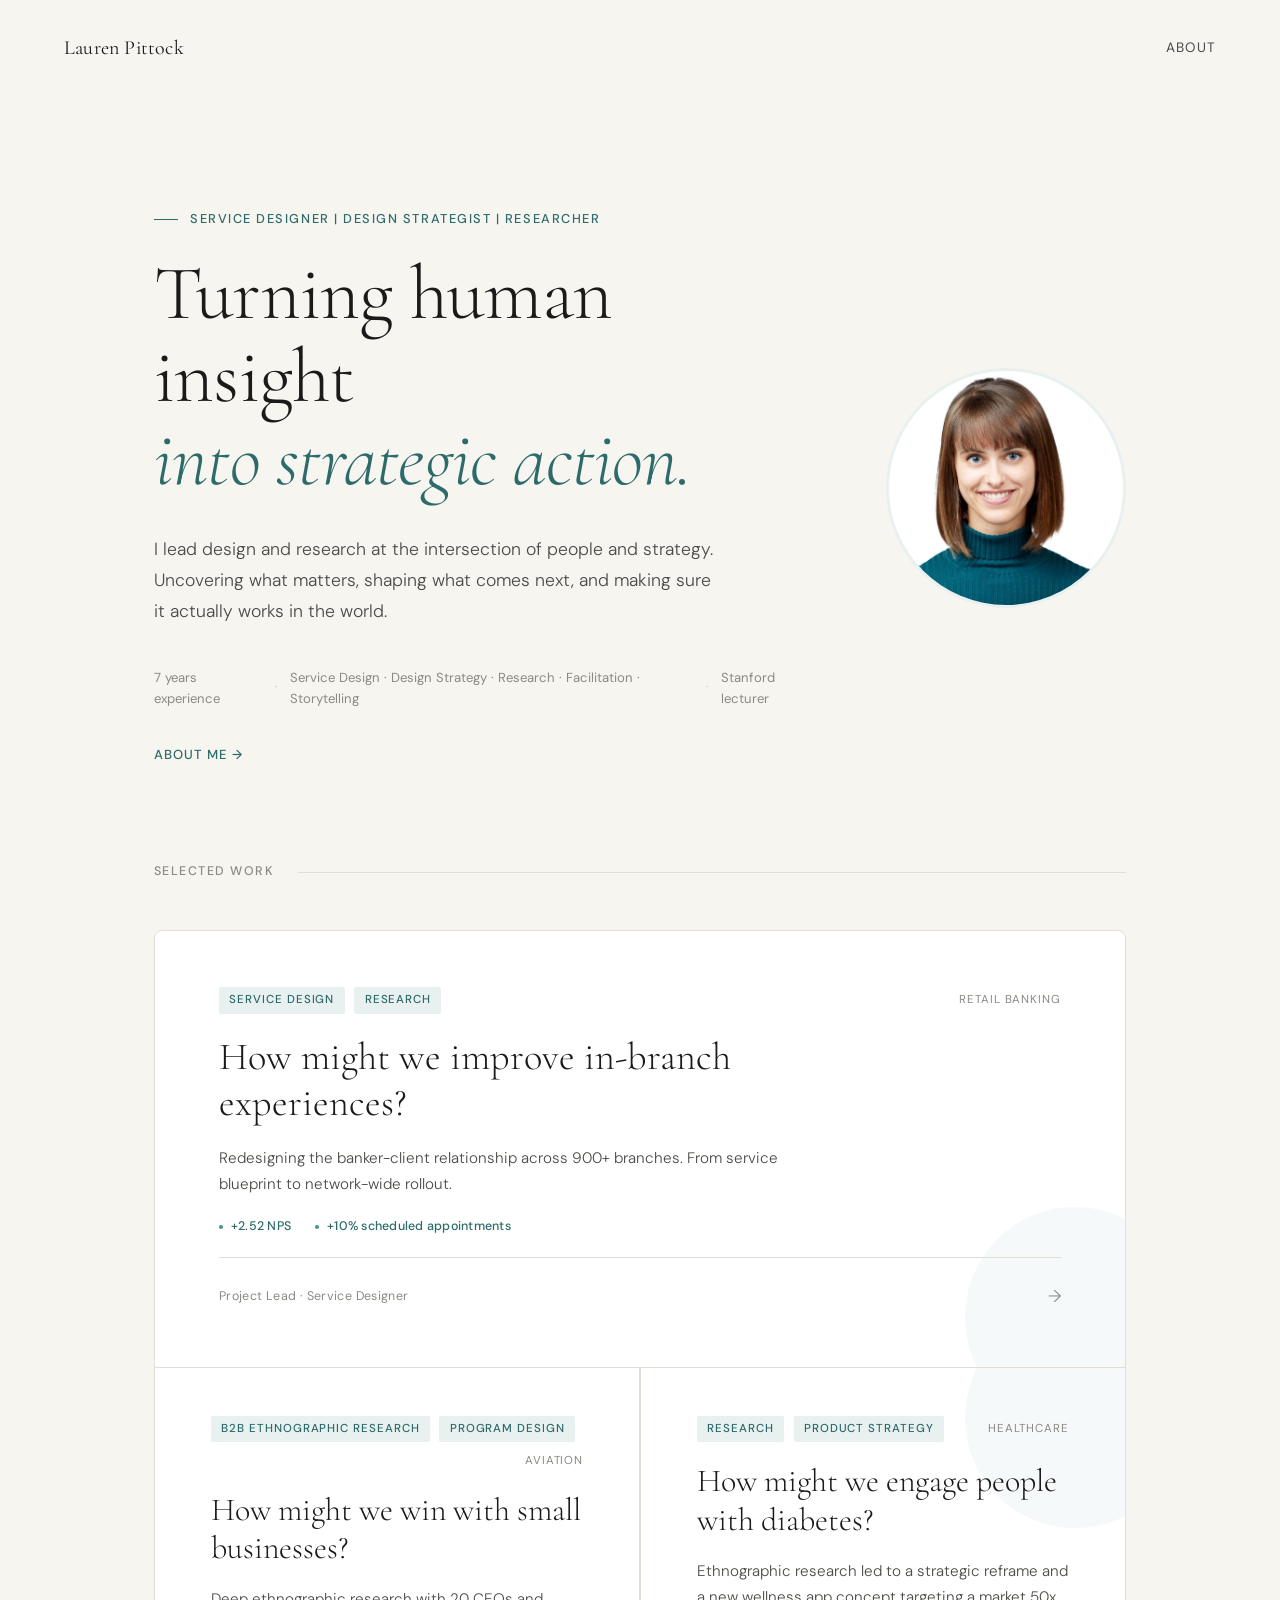
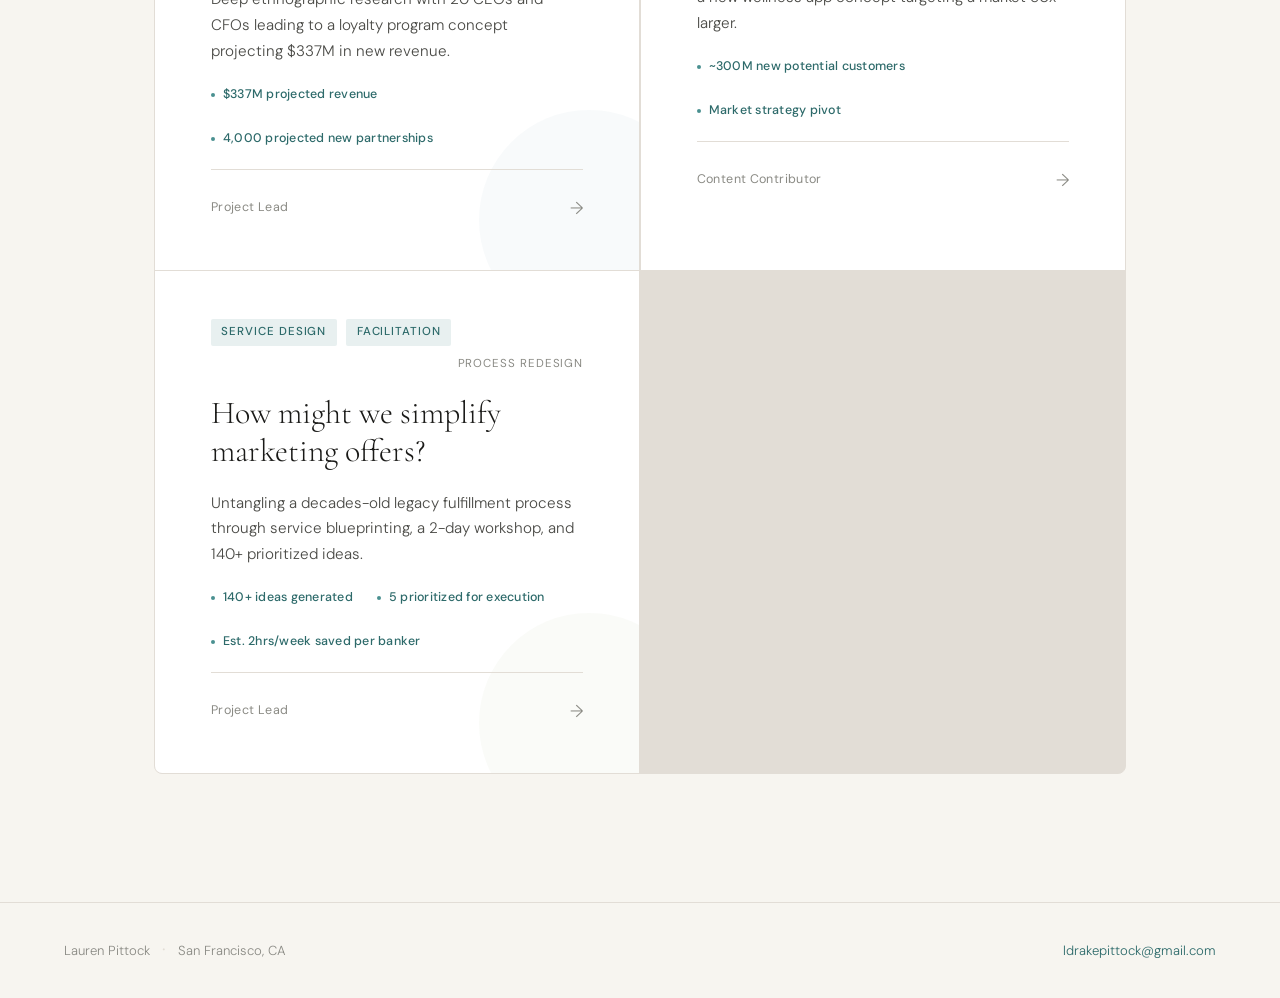
==== commit 92c289cc: "Update index.html" ====
--- a/index.html
+++ b/index.html
@@ -36,7 +36,7 @@
         </div>
       </div>
       <div class="hero-photo-wrap">
-        <img src="headshot.jpg" alt="Lauren Pittock" class="hero-photo" />
+        <img src="Lauren Pittock Headshot.JPG" alt="Lauren Pittock" class="hero-photo" />
       </div>
     </div>
   </section>
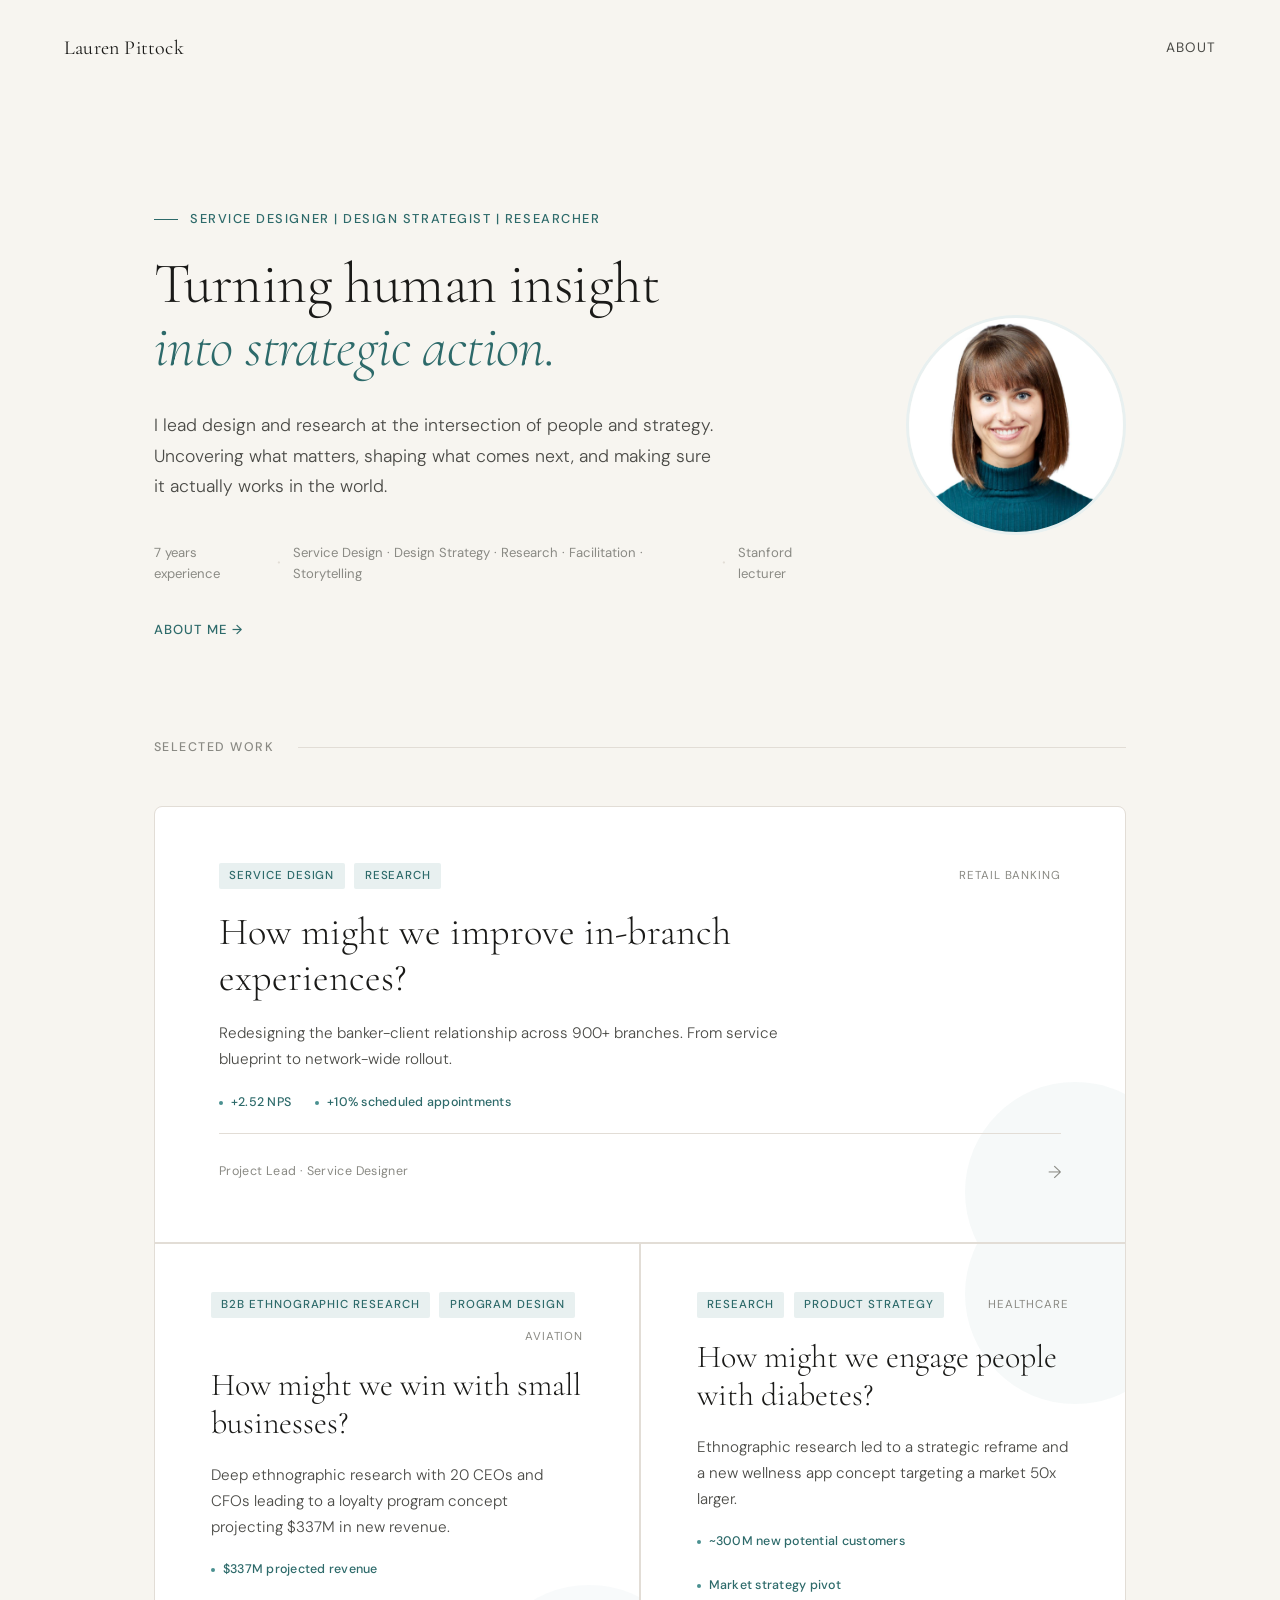
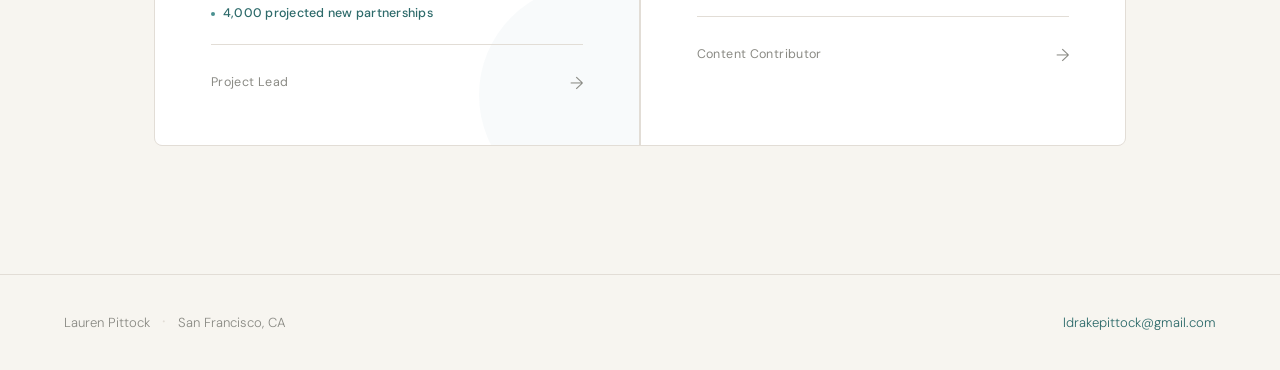
==== commit 774d9133: "Update index.html" ====
--- a/index.html
+++ b/index.html
@@ -48,6 +48,7 @@
 
     <div class="case-grid">
 
+      <!-- CASE 1: KeyBank In-Branch — full width -->
       <a href="gate.html?case=keybank-inbranch" class="case-card">
         <div class="case-card-inner">
           <div class="case-meta">
@@ -69,6 +70,7 @@
         <div class="case-bg bg-1"></div>
       </a>
 
+      <!-- CASE 2: United Airlines -->
       <a href="gate.html?case=united-smb" class="case-card">
         <div class="case-card-inner">
           <div class="case-meta">
@@ -90,6 +92,7 @@
         <div class="case-bg bg-2"></div>
       </a>
 
+      <!-- CASE 3: Diabetes -->
       <a href="gate.html?case=diabetes-app" class="case-card">
         <div class="case-card-inner">
           <div class="case-meta">
@@ -109,28 +112,6 @@
           </div>
         </div>
         <div class="case-bg bg-3"></div>
-      </a>
-
-      <a href="gate.html?case=marketing-offers" class="case-card">
-        <div class="case-card-inner">
-          <div class="case-meta">
-            <span class="case-tag">Service Design</span>
-            <span class="case-tag">Facilitation</span>
-            <span class="case-industry">Process Redesign</span>
-          </div>
-          <h2 class="case-question">How might we simplify marketing offers?</h2>
-          <p class="case-desc">Untangling a decades-old legacy fulfillment process through service blueprinting, a 2-day workshop, and 140+ prioritized ideas.</p>
-          <div class="case-outcome">
-            <span class="outcome-stat">140+ ideas generated</span>
-            <span class="outcome-stat">5 prioritized for execution</span>
-            <span class="outcome-stat">Est. 2hrs/week saved per banker</span>
-          </div>
-          <div class="case-footer">
-            <span class="case-role">Project Lead</span>
-            <span class="case-arrow">→</span>
-          </div>
-        </div>
-        <div class="case-bg bg-4"></div>
       </a>
 
     </div>
--- a/style.css
+++ b/style.css
@@ -145,13 +145,13 @@
 
 .hero-title {
   font-family: var(--serif);
-  font-size: clamp(3rem, 6vw, 5.5rem);
+  font-size: clamp(2.8rem, 4.5vw, 4.8rem);
   font-weight: 300;
   line-height: 1.08;
   letter-spacing: -0.01em;
   color: var(--ink);
   margin-bottom: 2rem;
-  max-width: 800px;
+  max-width: 700px;
 }
 
 .hero-title em {
@@ -860,16 +860,18 @@
 
 .hero-photo-wrap {
   flex-shrink: 0;
+  width: 220px;
 }
 
 .hero-photo {
-  width: 240px;
-  height: 240px;
+  width: 220px;
+  height: 220px;
   border-radius: 50%;
   object-fit: cover;
-  object-position: center 20%;
+  object-position: center 10%;
   border: 3px solid var(--teal-light);
   display: block;
+  flex-shrink: 0;
 }
 
 @media (max-width: 768px) {
@@ -900,9 +902,9 @@
 
 .about-hero-inner {
   display: flex;
-  align-items: center;
+  align-items: flex-start;
   justify-content: space-between;
-  gap: 4rem;
+  gap: 5rem;
 }
 
 .about-hero-text {
@@ -942,14 +944,14 @@
 
 .about-facilitation-wrap {
   flex-shrink: 0;
-  width: 420px;
+  width: 380px;
 }
 
 .about-facilitation-img {
   width: 100%;
-  height: 320px;
+  height: 300px;
   object-fit: cover;
-  object-position: center 30%;
+  object-position: 40% 35%;
   border-radius: 8px;
   display: block;
 }
@@ -982,9 +984,9 @@
 
 .skills-list-row {
   display: grid;
-  grid-template-columns: 140px 1fr;
-  gap: 1.5rem;
-  padding: 1.25rem 0;
+  grid-template-columns: 130px 1fr;
+  gap: 2rem;
+  padding: 1rem 0;
   border-bottom: 1px solid var(--warm-line);
   align-items: baseline;
 }
@@ -994,19 +996,52 @@
 }
 
 .skills-list-phase {
-  font-size: 0.75rem;
+  font-size: 0.72rem;
   font-weight: 500;
   letter-spacing: 0.1em;
   text-transform: uppercase;
   color: var(--teal);
   flex-shrink: 0;
+  padding-top: 0.15rem;
 }
 
 .skills-list-items {
-  font-size: 0.9rem;
+  font-size: 0.88rem;
   color: var(--ink-light);
-  line-height: 1.7;
+  line-height: 1.75;
   font-weight: 300;
+}
+
+.about-two-col-section {
+  max-width: 1100px;
+  margin: 0 auto;
+  padding: 4rem 4rem;
+}
+
+.about-two-col-inner {
+  display: grid;
+  grid-template-columns: 1fr 1fr;
+  gap: 5rem;
+  align-items: start;
+}
+
+.about-two-col-left .about-body p {
+  font-size: 0.95rem;
+  color: var(--ink-light);
+  line-height: 1.85;
+  margin-bottom: 1rem;
+  max-width: 100%;
+}
+
+.about-two-col-left .about-body p:last-child {
+  margin-bottom: 0;
+}
+
+@media (max-width: 900px) {
+  .about-two-col-inner {
+    grid-template-columns: 1fr;
+    gap: 3rem;
+  }
 }
 
 .about-section {
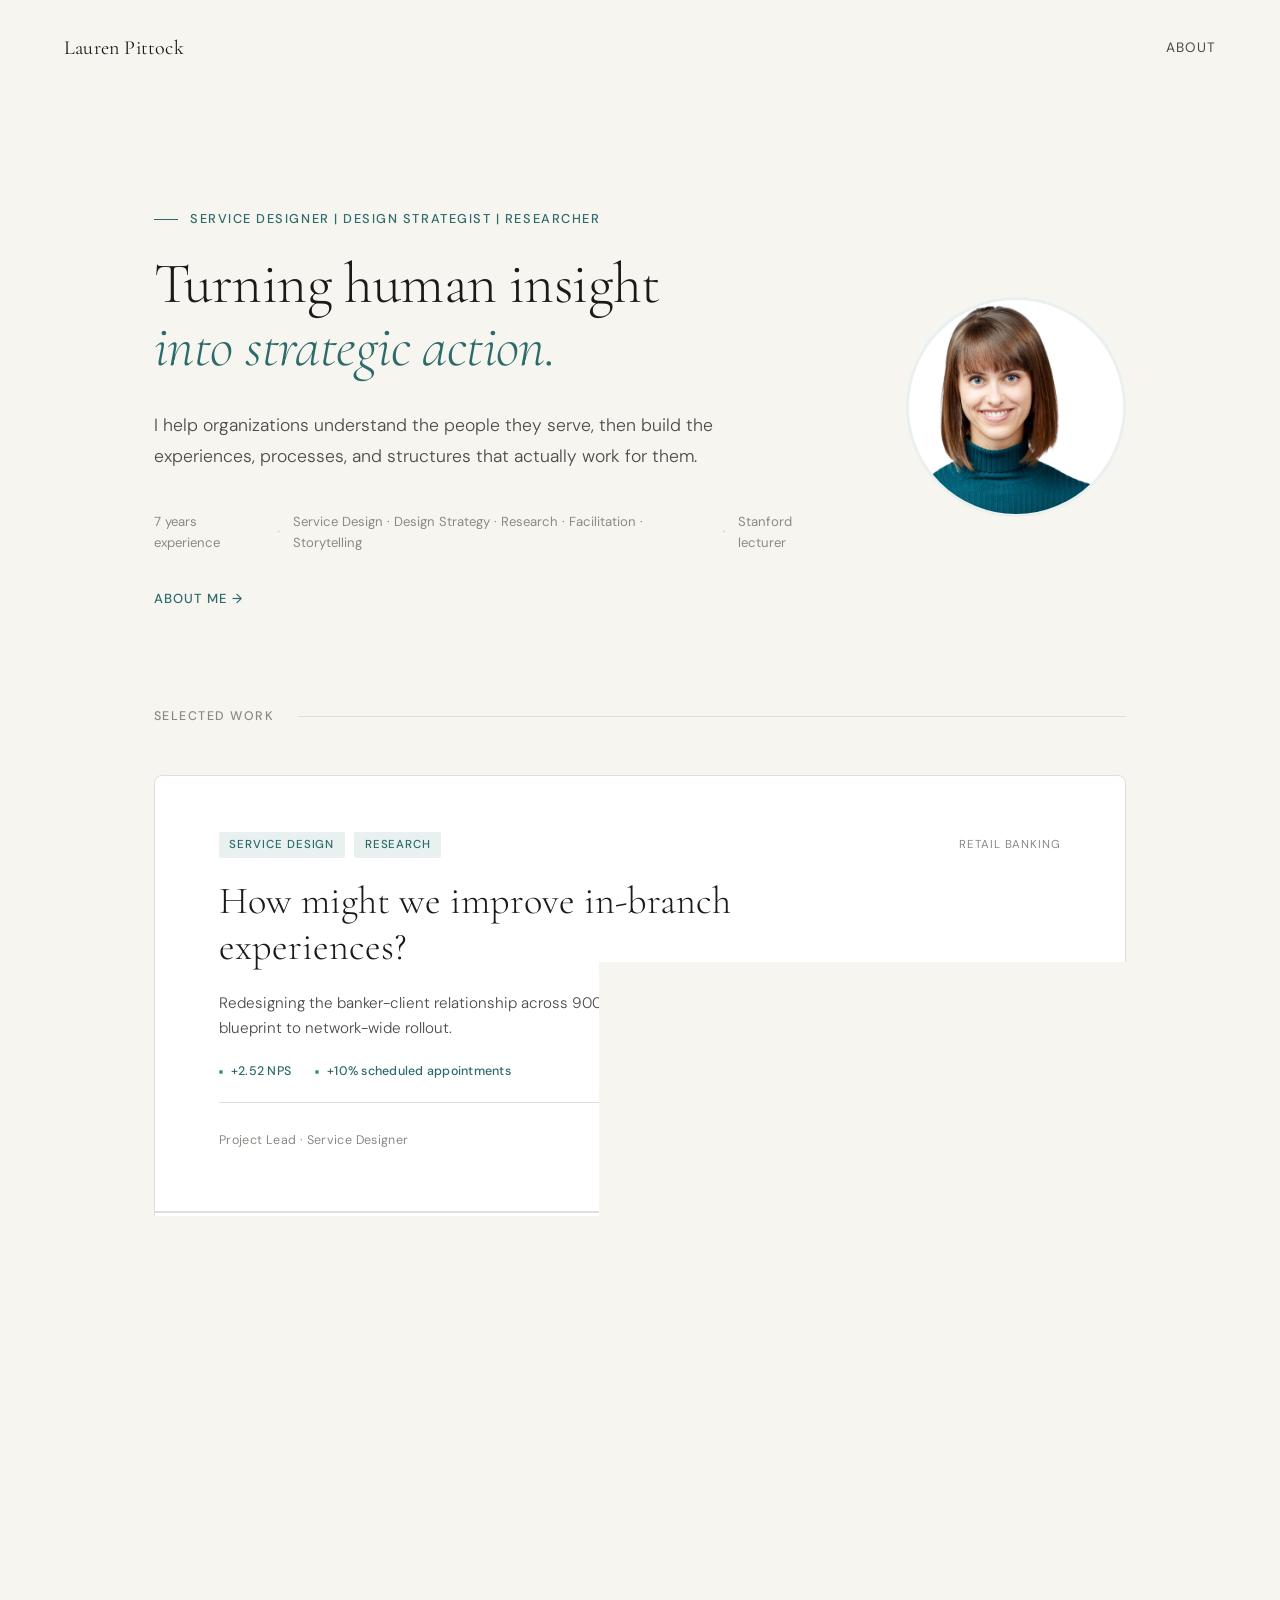
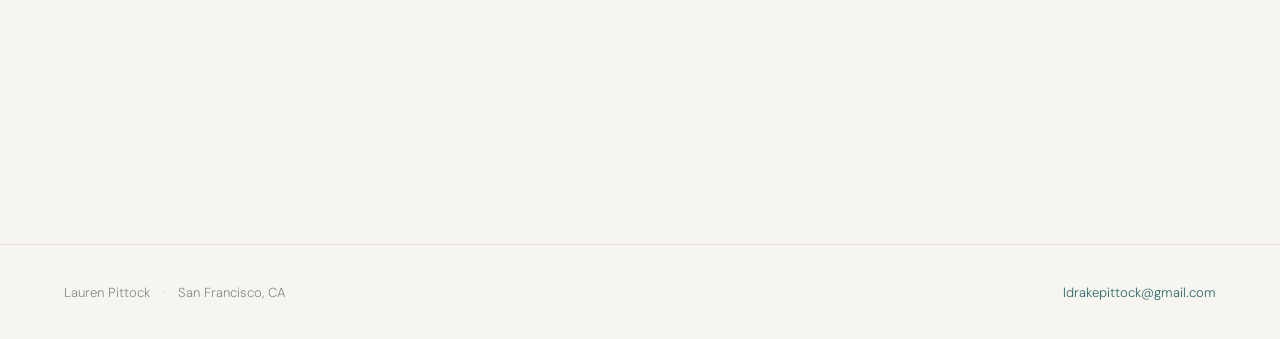
==== commit b950a7c4: "Add files via upload" ====
--- a/index.html
+++ b/index.html
@@ -23,7 +23,7 @@
       <div class="hero-text">
         <div class="hero-label">Service Designer | Design Strategist | Researcher</div>
         <h1 class="hero-title">Turning human insight<br><em>into strategic action.</em></h1>
-        <p class="hero-sub">I lead design and research at the intersection of people and strategy. Uncovering what matters, shaping what comes next, and making sure it actually works in the world.</p>
+        <p class="hero-sub">I help organizations understand the people they serve, then build the experiences, processes, and structures that actually work for them.</p>
         <div class="hero-meta">
           <span>7 years experience</span>
           <span class="dot">·</span>
--- a/style.css
+++ b/style.css
@@ -843,24 +843,37 @@
   color: var(--teal);
 }
 
+/* Case study images */
+.case-img {
+  width: 100%;
+  border-radius: var(--radius);
+  display: block;
+  margin: 2rem 0 0.75rem;
+}
+
+.case-img-caption {
+  font-size: 0.78rem;
+  color: var(--ink-muted);
+  line-height: 1.5;
+  margin-bottom: 0;
+  font-style: italic;
+}
+
 /* ===========================
    HOMEPAGE HERO WITH PHOTO
    =========================== */
 
 .hero-inner {
   display: flex;
-  align-items: center;
+  align-items: flex-start;
   justify-content: space-between;
   gap: 4rem;
-}
-
-.hero-text {
-  flex: 1;
 }
 
 .hero-photo-wrap {
   flex-shrink: 0;
   width: 220px;
+  padding-top: 5.5rem;
 }
 
 .hero-photo {
@@ -868,7 +881,7 @@
   height: 220px;
   border-radius: 50%;
   object-fit: cover;
-  object-position: center 10%;
+  object-position: 60% 18%;
   border: 3px solid var(--teal-light);
   display: block;
   flex-shrink: 0;
@@ -897,12 +910,11 @@
   max-width: 1100px;
   margin: 0 auto;
   padding: 5rem 4rem 4rem;
-  border-bottom: 1px solid var(--warm-line);
 }
 
 .about-hero-inner {
   display: flex;
-  align-items: flex-start;
+  align-items: center;
   justify-content: space-between;
   gap: 5rem;
 }
@@ -986,13 +998,12 @@
   display: grid;
   grid-template-columns: 130px 1fr;
   gap: 2rem;
-  padding: 1rem 0;
-  border-bottom: 1px solid var(--warm-line);
+  padding: 0.75rem 0;
   align-items: baseline;
 }
 
-.skills-list-row:first-child {
-  border-top: 1px solid var(--warm-line);
+.skills-list-no-lines .skills-list-row {
+  border: none;
 }
 
 .skills-list-phase {
@@ -1010,6 +1021,16 @@
   color: var(--ink-light);
   line-height: 1.75;
   font-weight: 300;
+}
+
+/* Half-width quotes */
+.quotes-half {
+  grid-template-columns: 1fr 1fr;
+  max-width: 100%;
+}
+
+.quotes-half .quote-card:only-child {
+  max-width: 50%;
 }
 
 .about-two-col-section {
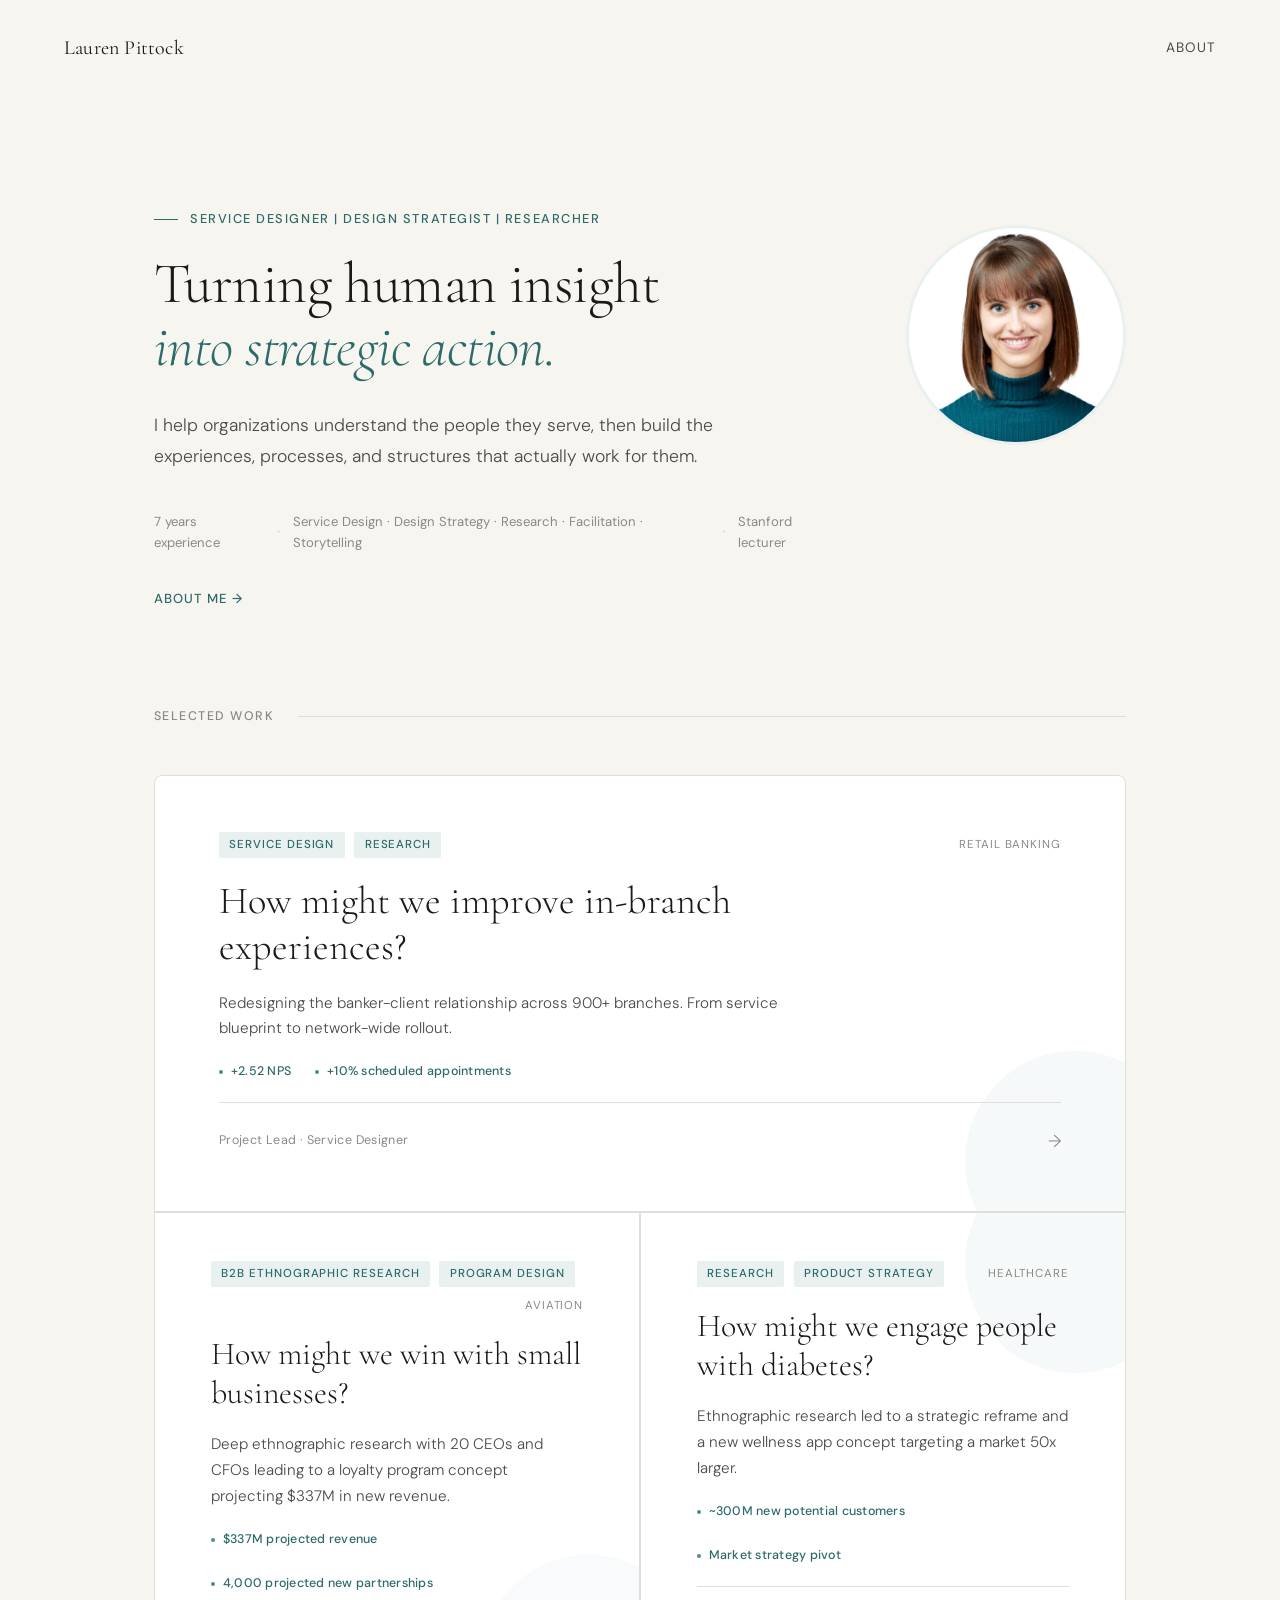
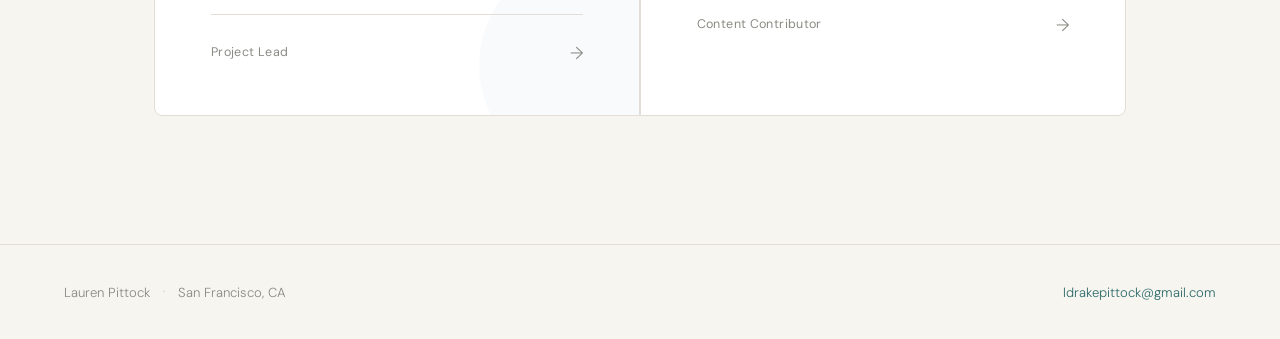
==== commit c9e98c31: "Update index.html" ====
--- a/index.html
+++ b/index.html
@@ -49,7 +49,7 @@
     <div class="case-grid">
 
       <!-- CASE 1: KeyBank In-Branch — full width -->
-      <a href="gate.html?case=keybank-inbranch" class="case-card">
+      <a href="gate.html?case=banking-inbranch" class="case-card">
         <div class="case-card-inner">
           <div class="case-meta">
             <span class="case-tag">Service Design</span>
@@ -71,7 +71,7 @@
       </a>
 
       <!-- CASE 2: United Airlines -->
-      <a href="gate.html?case=united-smb" class="case-card">
+      <a href="gate.html?case=aviation-smb" class="case-card">
         <div class="case-card-inner">
           <div class="case-meta">
             <span class="case-tag">B2B Ethnographic Research</span>
--- a/style.css
+++ b/style.css
@@ -843,6 +843,79 @@
   color: var(--teal);
 }
 
+/* Case study side-by-side layout */
+.case-side-col {
+  display: grid;
+  grid-template-columns: 1fr 300px;
+  gap: 2.5rem;
+  align-items: start;
+  margin-top: 1.5rem;
+}
+
+.case-side-col-equal {
+  grid-template-columns: 1fr 1fr;
+  align-items: stretch;
+}
+
+.case-side-col-text p {
+  font-size: 1rem;
+  color: var(--ink-light);
+  line-height: 1.85;
+  margin-bottom: 1rem;
+}
+
+.case-side-col-text p:last-child {
+  margin-bottom: 0;
+}
+
+.case-img-small {
+  width: 100%;
+  border-radius: var(--radius);
+  display: block;
+}
+
+.case-img-fill {
+  width: 100%;
+  height: 100%;
+  min-height: 220px;
+  border-radius: var(--radius);
+  display: block;
+  object-fit: cover;
+}
+
+.case-img-caption-sm {
+  font-size: 0.72rem;
+  color: var(--ink-muted);
+  line-height: 1.5;
+  margin-top: 0.5rem;
+  font-style: italic;
+}
+
+/* Role tag in hero meta */
+.role-tag {
+  font-size: 0.72rem;
+  font-weight: 400;
+  letter-spacing: 0.05em;
+  color: var(--ink-muted);
+  border: 1px solid var(--warm-line);
+  padding: 0.25rem 0.65rem;
+  border-radius: 20px;
+}
+
+/* 3-column process steps */
+.process-steps-3col {
+  grid-template-columns: repeat(3, 1fr);
+}
+
+@media (max-width: 768px) {
+  .case-side-col {
+    grid-template-columns: 1fr;
+  }
+  .process-steps-3col {
+    grid-template-columns: 1fr;
+  }
+}
+
 /* Case study images */
 .case-img {
   width: 100%;
@@ -873,7 +946,7 @@
 .hero-photo-wrap {
   flex-shrink: 0;
   width: 220px;
-  padding-top: 5.5rem;
+  padding-top: 1rem;
 }
 
 .hero-photo {
@@ -881,7 +954,7 @@
   height: 220px;
   border-radius: 50%;
   object-fit: cover;
-  object-position: 60% 18%;
+  object-position: 40% 18%;
   border: 3px solid var(--teal-light);
   display: block;
   flex-shrink: 0;
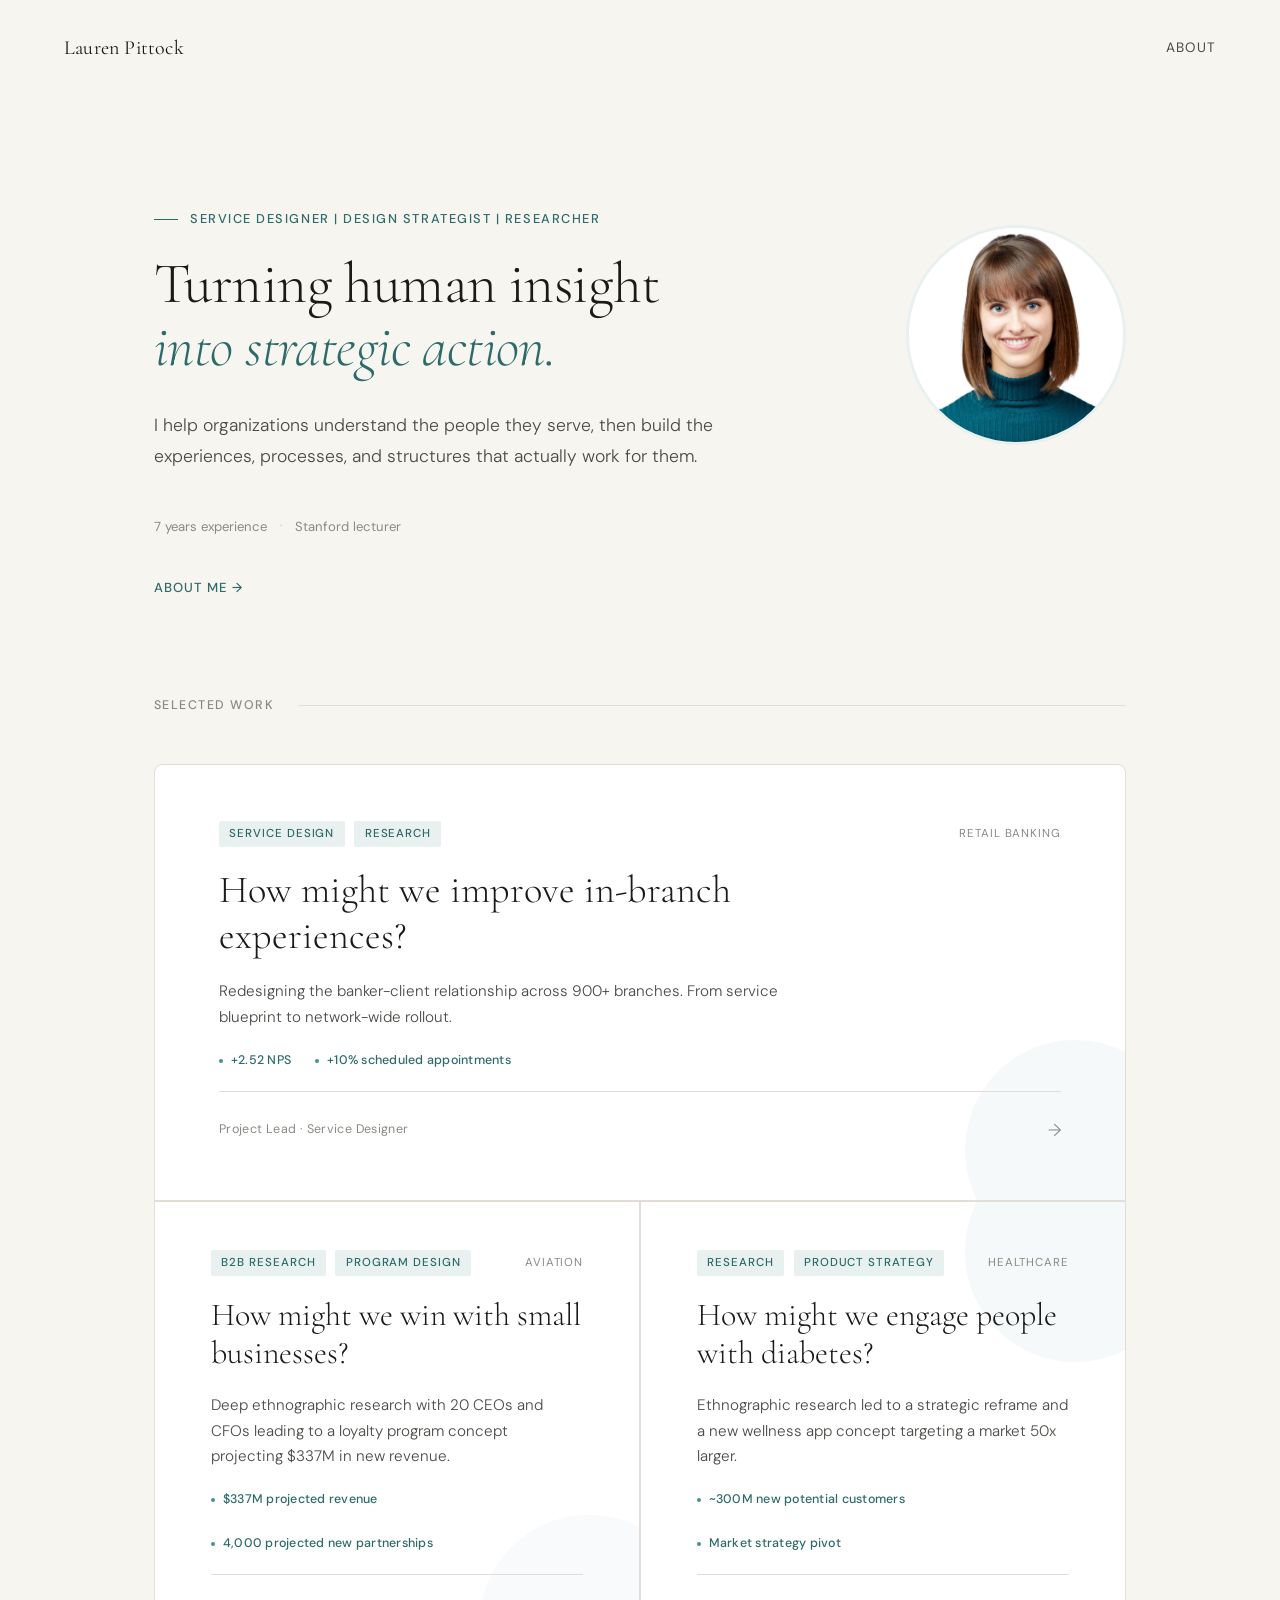
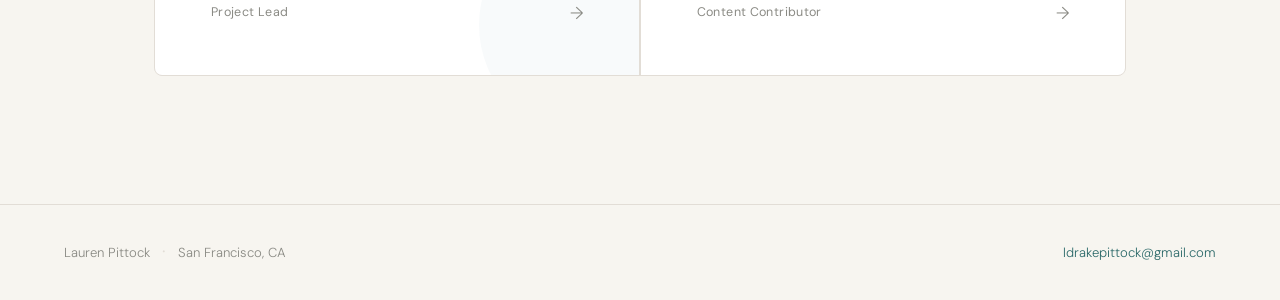
==== commit 59a04c29: "Update index.html" ====
--- a/index.html
+++ b/index.html
@@ -26,8 +26,6 @@
         <p class="hero-sub">I help organizations understand the people they serve, then build the experiences, processes, and structures that actually work for them.</p>
         <div class="hero-meta">
           <span>7 years experience</span>
-          <span class="dot">·</span>
-          <span>Service Design · Design Strategy · Research · Facilitation · Storytelling</span>
           <span class="dot">·</span>
           <span>Stanford lecturer</span>
         </div>
@@ -74,7 +72,7 @@
       <a href="gate.html?case=aviation-smb" class="case-card">
         <div class="case-card-inner">
           <div class="case-meta">
-            <span class="case-tag">B2B Ethnographic Research</span>
+            <span class="case-tag">B2B Research</span>
             <span class="case-tag">Program Design</span>
             <span class="case-industry">Aviation</span>
           </div>
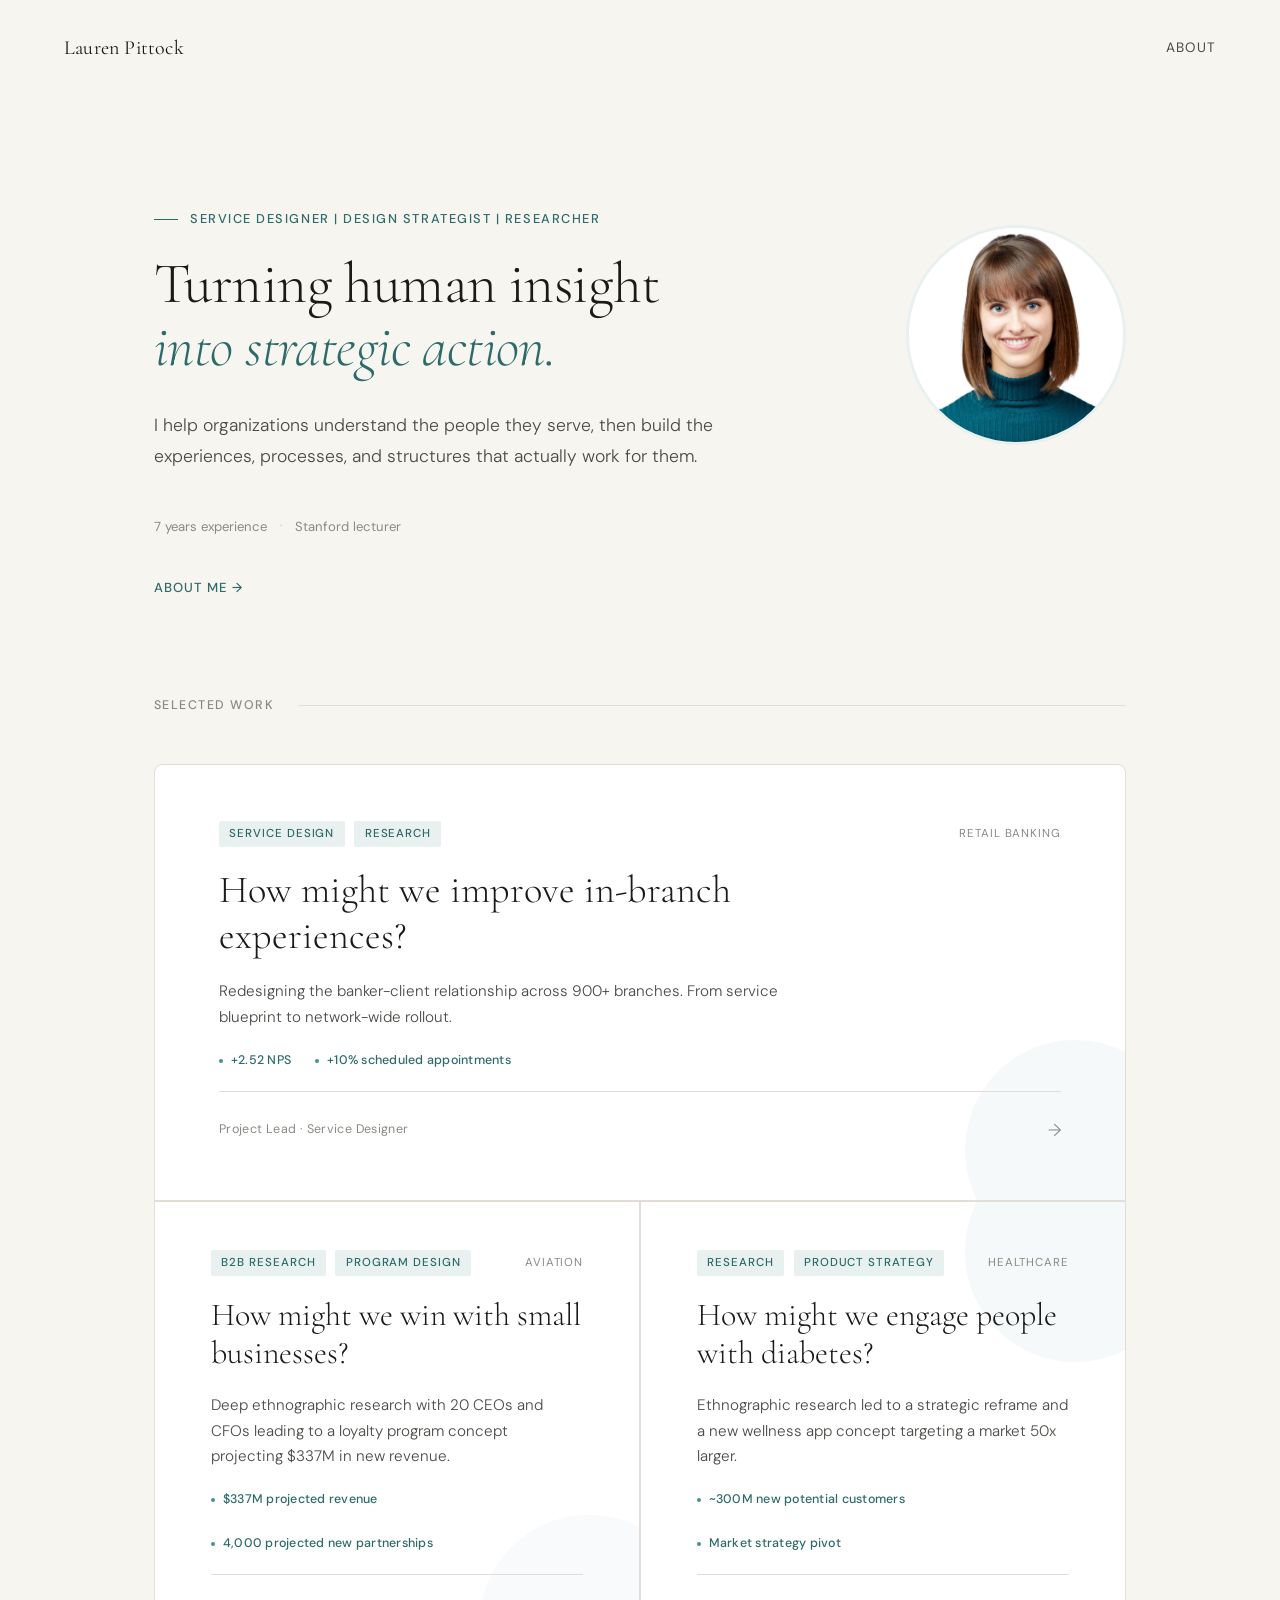
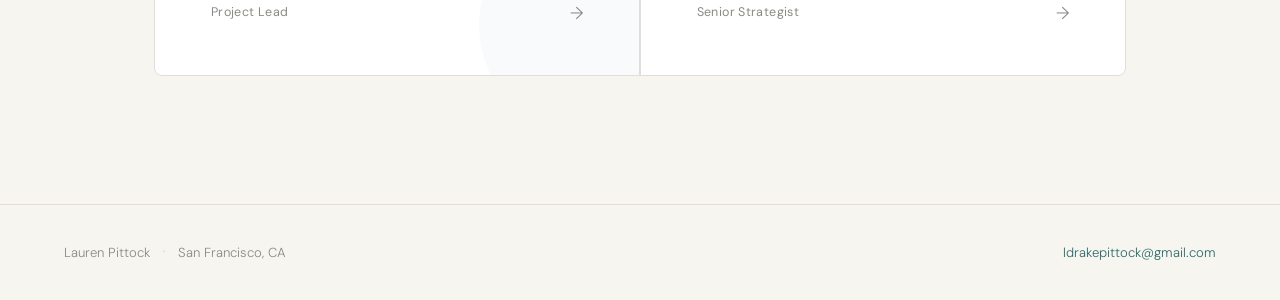
==== commit 21df8103: "Update index.html" ====
--- a/index.html
+++ b/index.html
@@ -105,7 +105,7 @@
             <span class="outcome-stat">Market strategy pivot</span>
           </div>
           <div class="case-footer">
-            <span class="case-role">Content Contributor</span>
+            <span class="case-role">Senior Strategist</span>
             <span class="case-arrow">→</span>
           </div>
         </div>
